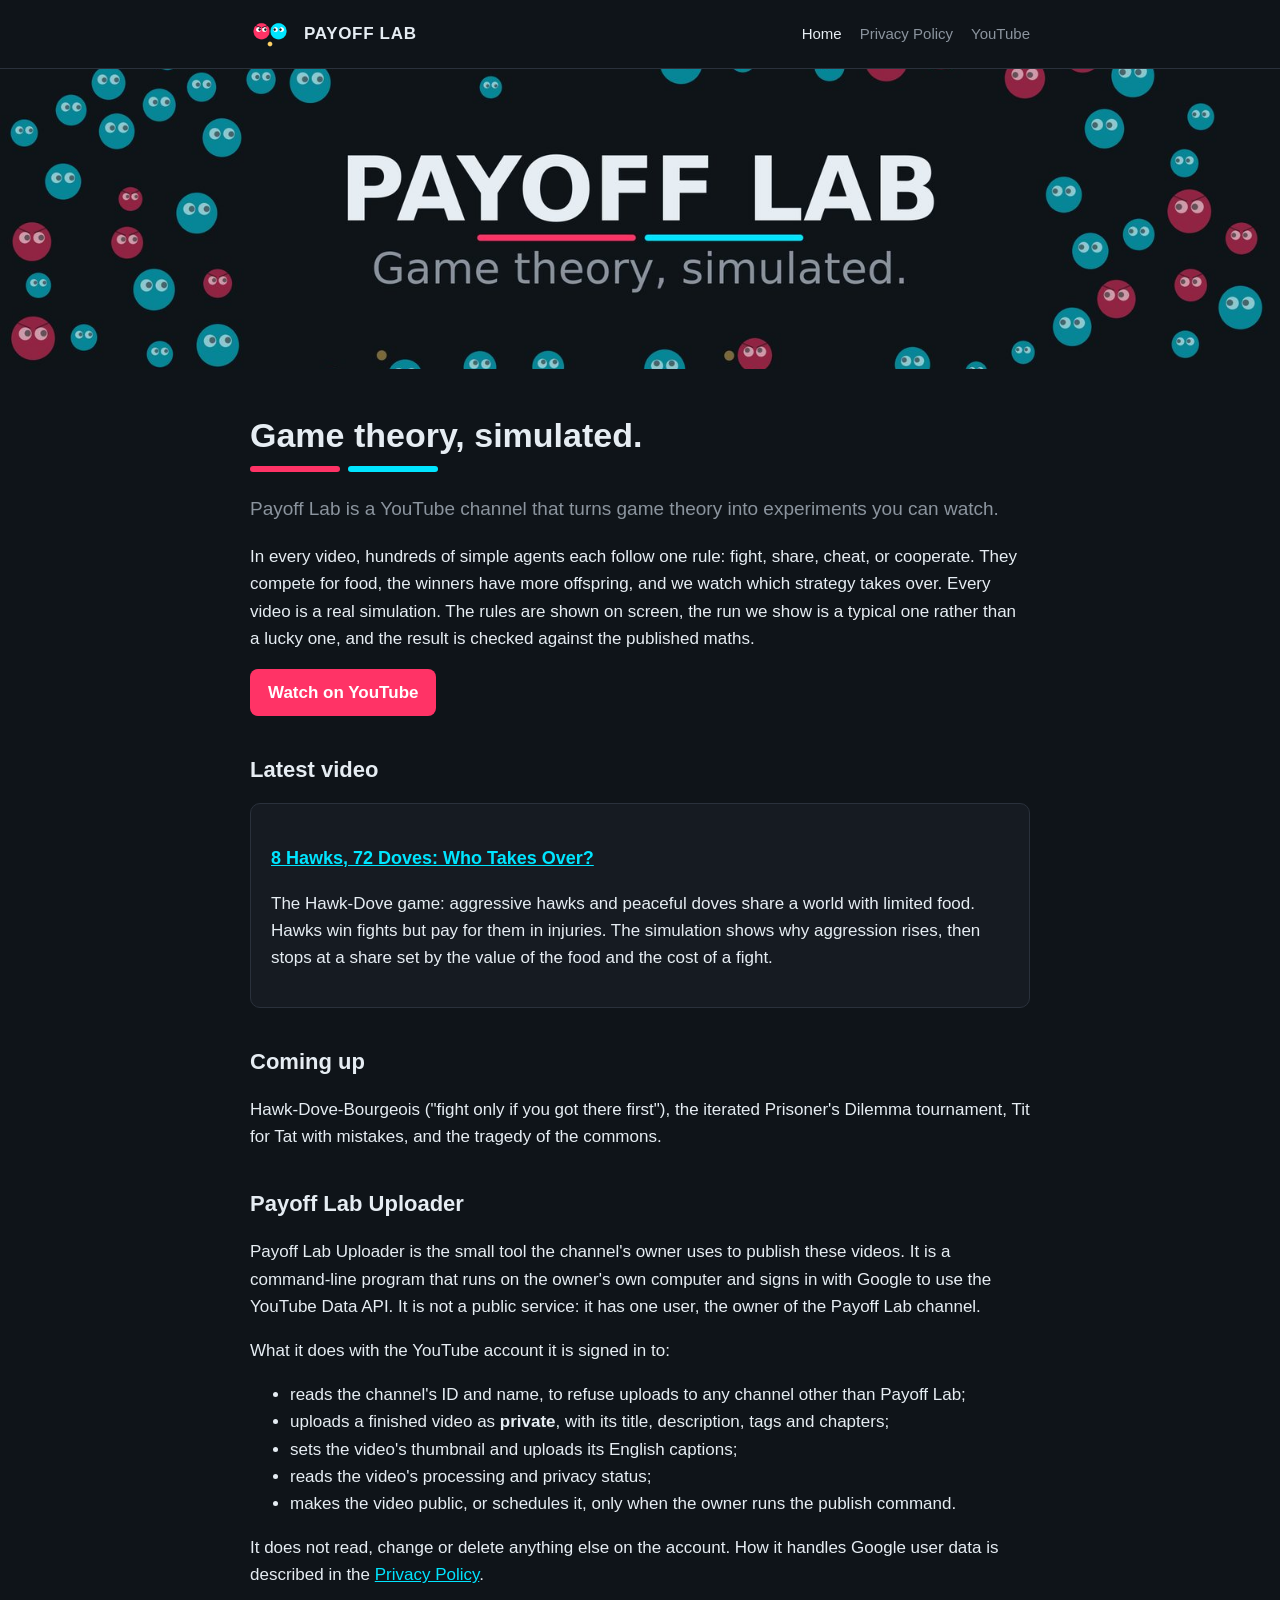
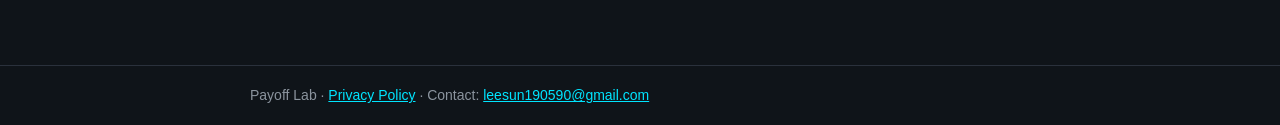
==== index.html @ 45be80ff "Add homepage and privacy policy" ====
<!doctype html>
<html lang="en">
<head>
  <meta charset="utf-8">
  <meta name="viewport" content="width=device-width, initial-scale=1">
  <title>Payoff Lab: game theory, simulated</title>
  <meta name="description" content="Payoff Lab is a YouTube channel that turns game theory into agent-based simulations you can watch.">
  <link rel="icon" href="favicon.png">
  <link rel="stylesheet" href="style.css">
</head>
<body>
  <header class="site">
    <div class="inner">
      <img src="avatar.png" alt="Payoff Lab logo: a red hawk blob and a blue dove blob">
      <a class="name" href="./">PAYOFF LAB</a>
      <nav>
        <a href="./" aria-current="page">Home</a>
        <a href="privacy.html">Privacy Policy</a>
        <a href="https://www.youtube.com/@PayoffLabSim">YouTube</a>
      </nav>
    </div>
  </header>

  <img class="banner" src="banner.jpg" alt="Payoff Lab banner: a crowd of hawk and dove blobs around the words Payoff Lab, game theory, simulated">

  <main>
    <h1>Game theory, simulated.</h1>
    <div class="bars"><span class="h"></span><span class="d"></span></div>
    <p class="lead">Payoff Lab is a YouTube channel that turns game theory into experiments you can watch.</p>

    <p>In every video, hundreds of simple agents each follow one rule: fight, share, cheat, or cooperate.
    They compete for food, the winners have more offspring, and we watch which strategy takes over.
    Every video is a real simulation. The rules are shown on screen, the run we show is a typical one
    rather than a lucky one, and the result is checked against the published maths.</p>

    <p><a class="button" href="https://www.youtube.com/@PayoffLabSim">Watch on YouTube</a></p>

    <h2>Latest video</h2>
    <div class="card">
      <h3><a href="https://youtu.be/chNGoUj3KSw">8 Hawks, 72 Doves: Who Takes Over?</a></h3>
      <p>The Hawk-Dove game: aggressive hawks and peaceful doves share a world with limited food.
      Hawks win fights but pay for them in injuries. The simulation shows why aggression rises,
      then stops at a share set by the value of the food and the cost of a fight.</p>
    </div>

    <h2>Coming up</h2>
    <p>Hawk-Dove-Bourgeois ("fight only if you got there first"), the iterated Prisoner's Dilemma
    tournament, Tit for Tat with mistakes, and the tragedy of the commons.</p>

    <h2 id="uploader">Payoff Lab Uploader</h2>
    <p>Payoff Lab Uploader is the small tool the channel's owner uses to publish these videos.
    It is a command-line program that runs on the owner's own computer and signs in with Google
    to use the YouTube Data API. It is not a public service: it has one user, the owner of the
    Payoff Lab channel.</p>
    <p>What it does with the YouTube account it is signed in to:</p>
    <ul>
      <li>reads the channel's ID and name, to refuse uploads to any channel other than Payoff Lab;</li>
      <li>uploads a finished video as <strong>private</strong>, with its title, description, tags and chapters;</li>
      <li>sets the video's thumbnail and uploads its English captions;</li>
      <li>reads the video's processing and privacy status;</li>
      <li>makes the video public, or schedules it, only when the owner runs the publish command.</li>
    </ul>
    <p>It does not read, change or delete anything else on the account. How it handles Google user
    data is described in the <a href="privacy.html">Privacy Policy</a>.</p>
  </main>

  <footer>
    <div class="inner">
      Payoff Lab &middot; <a href="privacy.html">Privacy Policy</a> &middot;
      Contact: <a href="mailto:leesun190590@gmail.com">leesun190590@gmail.com</a>
    </div>
  </footer>
</body>
</html>
---- style.css ----
:root {
  --bg: #0f1419;
  --panel: #161b22;
  --text: #e6edf3;
  --muted: #8b949e;
  --hawk: #ff3366;
  --dove: #00e5ff;
  --food: #ffd166;
  --grid: #2a313c;
}

* { box-sizing: border-box; }

body {
  margin: 0;
  background: var(--bg);
  color: var(--text);
  font: 17px/1.6 -apple-system, BlinkMacSystemFont, "Segoe UI", Roboto, Helvetica, Arial, sans-serif;
}

a { color: var(--dove); }
a:hover { color: var(--food); }

header.site {
  border-bottom: 1px solid var(--grid);
}
header.site .inner {
  display: flex;
  align-items: center;
  gap: 14px;
  max-width: 820px;
  margin: 0 auto;
  padding: 14px 20px;
}
header.site img { width: 40px; height: 40px; border-radius: 50%; }
header.site .name { font-weight: 700; letter-spacing: 0.04em; color: var(--text); text-decoration: none; }
header.site nav { margin-left: auto; display: flex; gap: 18px; font-size: 15px; }
header.site nav a { color: var(--muted); text-decoration: none; }
header.site nav a:hover, header.site nav a[aria-current] { color: var(--text); }

.banner {
  display: block;
  width: 100%;
  max-height: 300px;
  object-fit: cover;
}

main {
  max-width: 820px;
  margin: 0 auto;
  padding: 28px 20px 60px;
}

h1 { font-size: 34px; line-height: 1.2; margin: 18px 0 6px; }
h2 { font-size: 22px; margin: 36px 0 8px; }
h3 { font-size: 18px; margin: 22px 0 4px; }
.lead { color: var(--muted); font-size: 19px; margin-top: 0; }

.bars { display: flex; gap: 8px; margin: 10px 0 22px; }
.bars span { height: 6px; width: 90px; border-radius: 3px; }
.bars .h { background: var(--hawk); }
.bars .d { background: var(--dove); }

.card {
  background: var(--panel);
  border: 1px solid var(--grid);
  border-radius: 10px;
  padding: 18px 20px;
  margin: 16px 0;
}

.button {
  display: inline-block;
  background: var(--hawk);
  color: #fff;
  font-weight: 600;
  text-decoration: none;
  padding: 10px 18px;
  border-radius: 8px;
}
.button:hover { color: #fff; filter: brightness(1.1); }

table { border-collapse: collapse; width: 100%; font-size: 15px; }
th, td { text-align: left; vertical-align: top; padding: 8px 10px; border-bottom: 1px solid var(--grid); }
th { color: var(--muted); font-weight: 600; }
code { background: var(--panel); padding: 1px 5px; border-radius: 4px; font-size: 14px; }

footer {
  border-top: 1px solid var(--grid);
  color: var(--muted);
  font-size: 14px;
}
footer .inner { max-width: 820px; margin: 0 auto; padding: 18px 20px; }

@media (max-width: 560px) {
  body { font-size: 16px; }
  header.site .inner { flex-wrap: wrap; gap: 8px 12px; padding: 12px 16px; }
  header.site nav { margin-left: 0; width: 100%; gap: 16px; font-size: 14px; }
  main { padding: 20px 16px 48px; }
  h1 { font-size: 28px; }
  .lead { font-size: 17px; }
  th, td { padding: 6px; font-size: 14px; }
  code { word-break: break-all; }
}
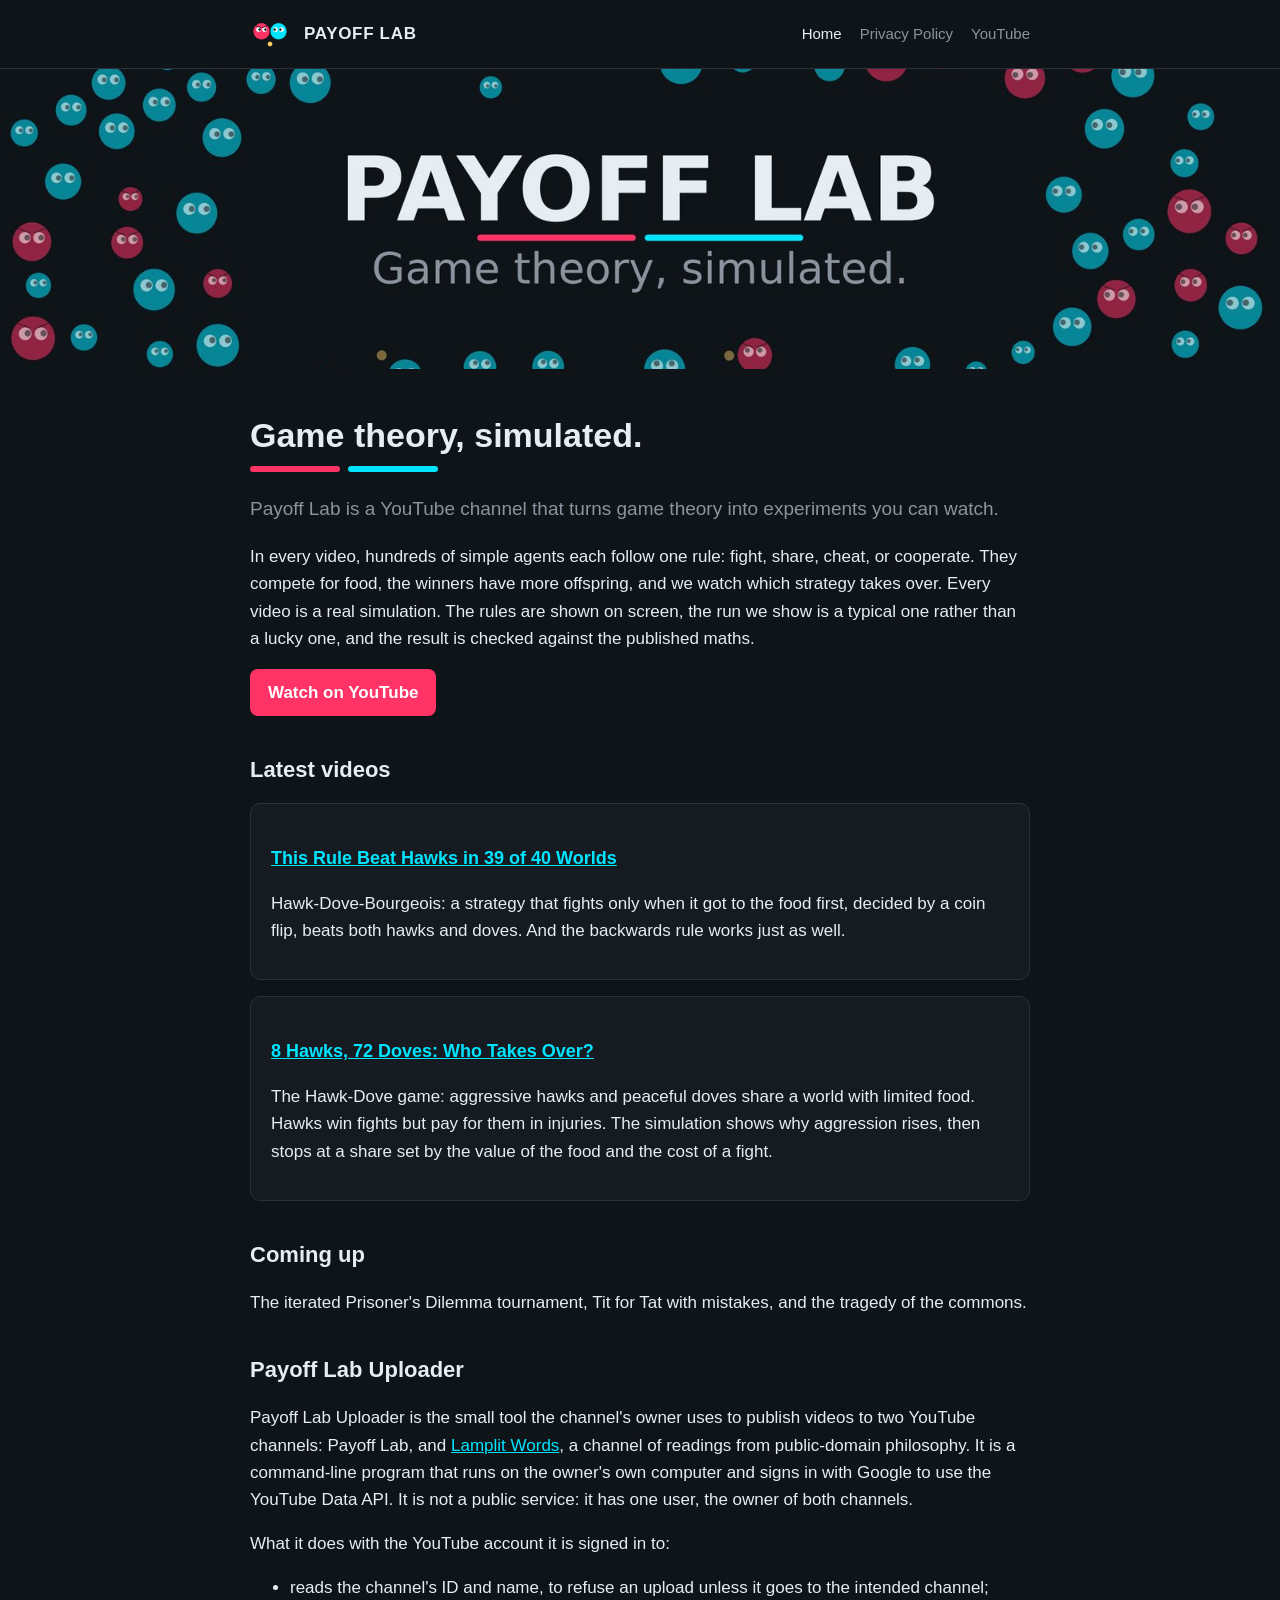
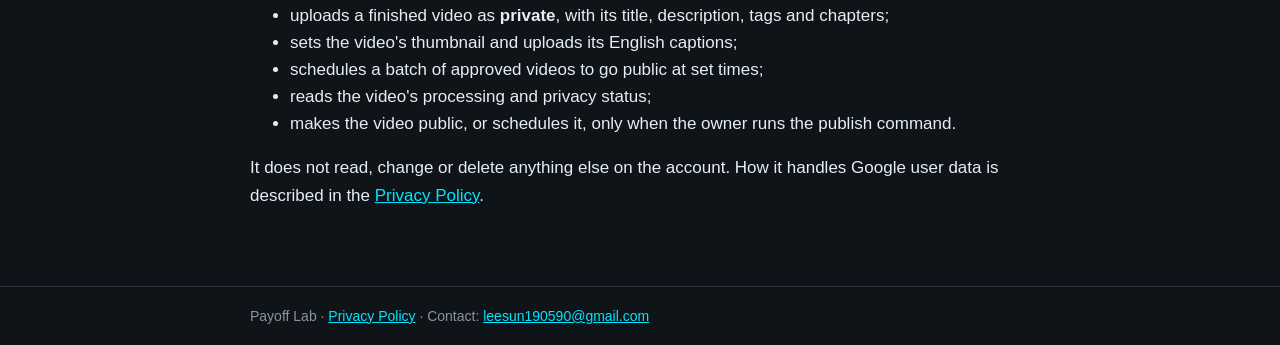
==== commit 7424c3e1: "Cover the Lamplit Words channel in the homepage and privacy policy" ====
--- a/index.html
+++ b/index.html
@@ -35,7 +35,12 @@
 
     <p><a class="button" href="https://www.youtube.com/@PayoffLabSim">Watch on YouTube</a></p>
 
-    <h2>Latest video</h2>
+    <h2>Latest videos</h2>
+    <div class="card">
+      <h3><a href="https://youtu.be/GdYOqBVZ1Cs">This Rule Beat Hawks in 39 of 40 Worlds</a></h3>
+      <p>Hawk-Dove-Bourgeois: a strategy that fights only when it got to the food first, decided by
+      a coin flip, beats both hawks and doves. And the backwards rule works just as well.</p>
+    </div>
     <div class="card">
       <h3><a href="https://youtu.be/chNGoUj3KSw">8 Hawks, 72 Doves: Who Takes Over?</a></h3>
       <p>The Hawk-Dove game: aggressive hawks and peaceful doves share a world with limited food.
@@ -44,19 +49,21 @@
     </div>
 
     <h2>Coming up</h2>
-    <p>Hawk-Dove-Bourgeois ("fight only if you got there first"), the iterated Prisoner's Dilemma
-    tournament, Tit for Tat with mistakes, and the tragedy of the commons.</p>
+    <p>The iterated Prisoner's Dilemma tournament, Tit for Tat with mistakes, and the tragedy of
+    the commons.</p>
 
     <h2 id="uploader">Payoff Lab Uploader</h2>
-    <p>Payoff Lab Uploader is the small tool the channel's owner uses to publish these videos.
-    It is a command-line program that runs on the owner's own computer and signs in with Google
-    to use the YouTube Data API. It is not a public service: it has one user, the owner of the
-    Payoff Lab channel.</p>
+    <p>Payoff Lab Uploader is the small tool the channel's owner uses to publish videos to two
+    YouTube channels: Payoff Lab, and <a href="https://www.youtube.com/@LamplitWords">Lamplit Words</a>,
+    a channel of readings from public-domain philosophy. It is a command-line program that runs on
+    the owner's own computer and signs in with Google to use the YouTube Data API. It is not a
+    public service: it has one user, the owner of both channels.</p>
     <p>What it does with the YouTube account it is signed in to:</p>
     <ul>
-      <li>reads the channel's ID and name, to refuse uploads to any channel other than Payoff Lab;</li>
+      <li>reads the channel's ID and name, to refuse an upload unless it goes to the intended channel;</li>
       <li>uploads a finished video as <strong>private</strong>, with its title, description, tags and chapters;</li>
       <li>sets the video's thumbnail and uploads its English captions;</li>
+      <li>schedules a batch of approved videos to go public at set times;</li>
       <li>reads the video's processing and privacy status;</li>
       <li>makes the video public, or schedules it, only when the owner runs the publish command.</li>
     </ul>
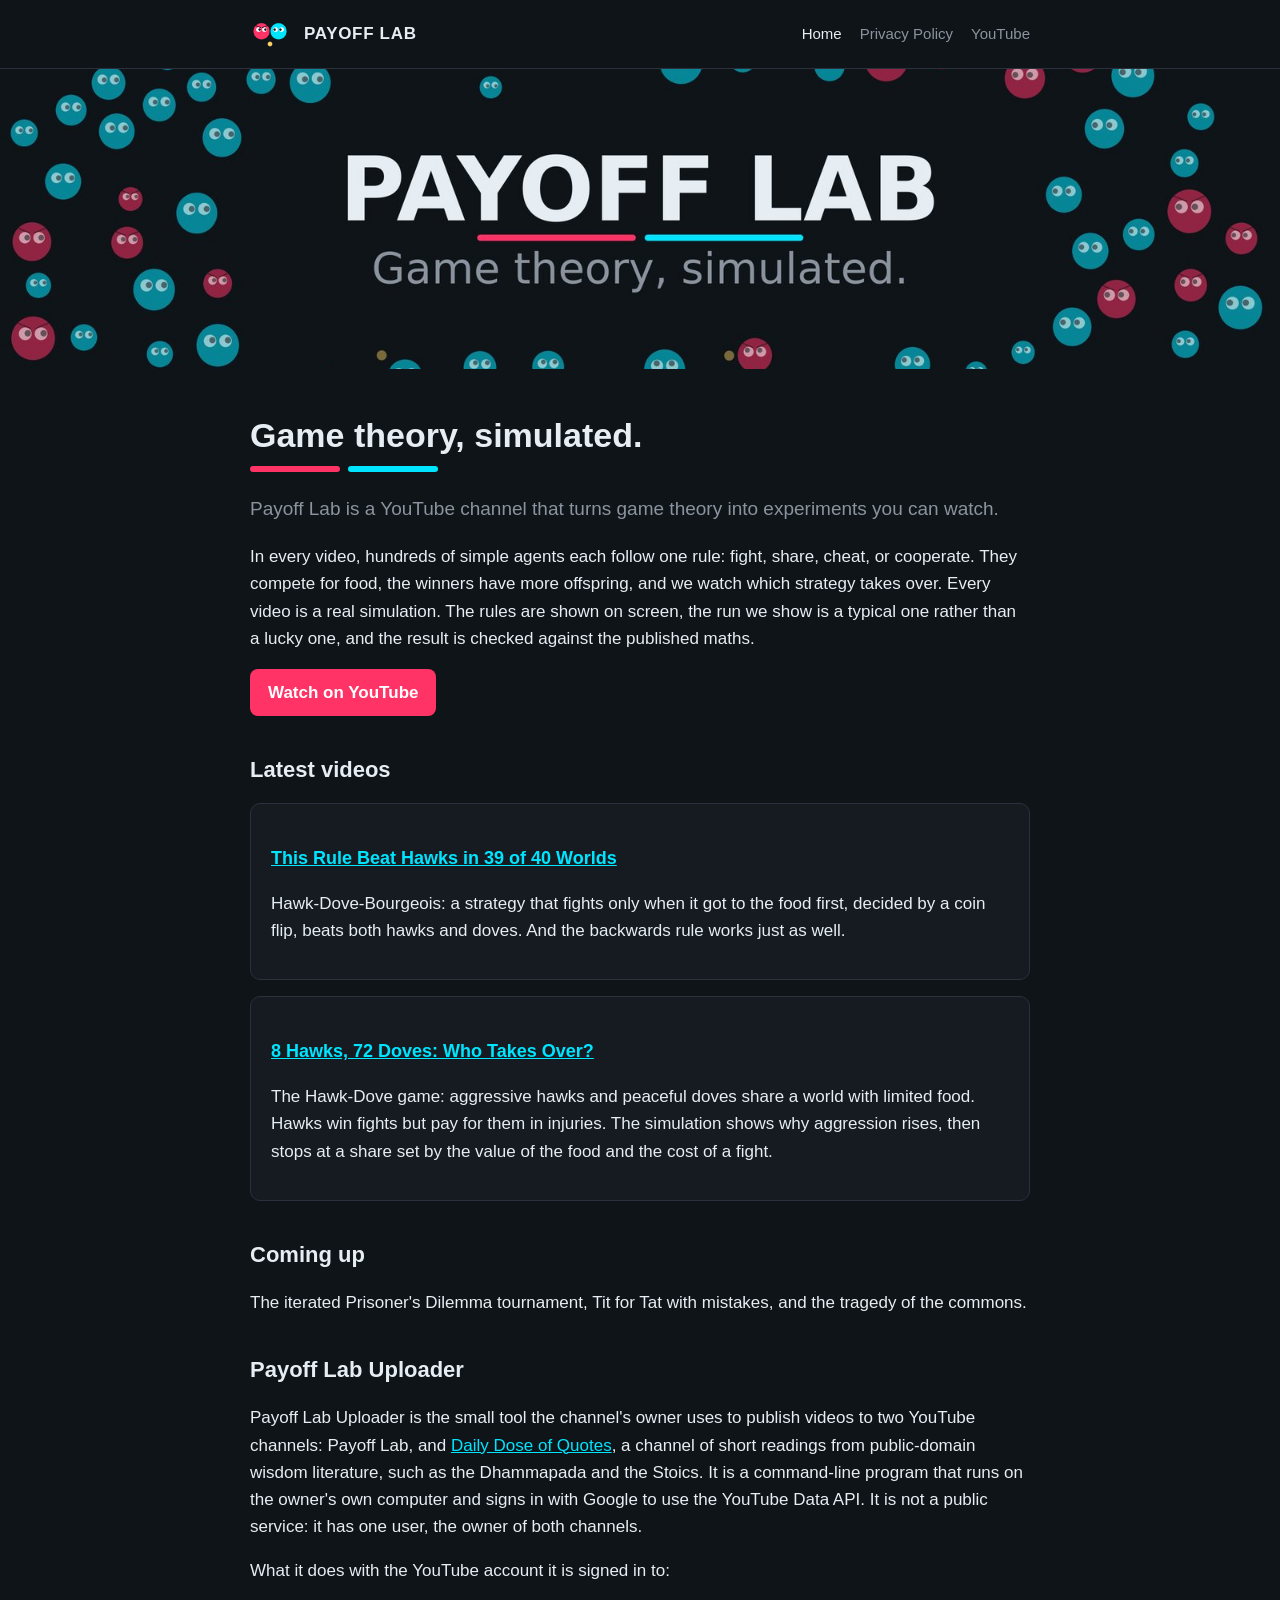
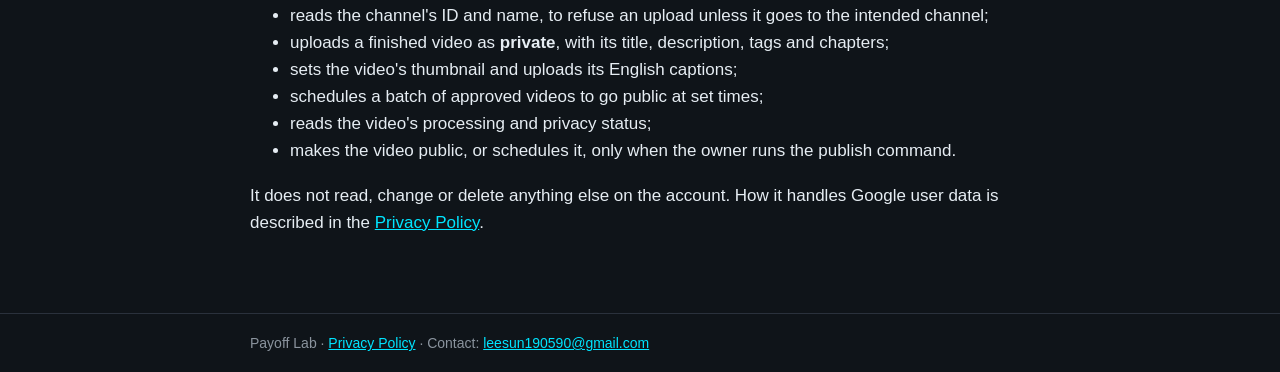
==== commit 565a5c59: "Second channel is Daily Dose of Quotes" ====
--- a/index.html
+++ b/index.html
@@ -54,8 +54,8 @@
 
     <h2 id="uploader">Payoff Lab Uploader</h2>
     <p>Payoff Lab Uploader is the small tool the channel's owner uses to publish videos to two
-    YouTube channels: Payoff Lab, and <a href="https://www.youtube.com/@LamplitWords">Lamplit Words</a>,
-    a channel of readings from public-domain philosophy. It is a command-line program that runs on
+    YouTube channels: Payoff Lab, and <a href="https://www.youtube.com/@DailyDoseofQuotes745">Daily Dose of Quotes</a>,
+    a channel of short readings from public-domain wisdom literature, such as the Dhammapada and the Stoics. It is a command-line program that runs on
     the owner's own computer and signs in with Google to use the YouTube Data API. It is not a
     public service: it has one user, the owner of both channels.</p>
     <p>What it does with the YouTube account it is signed in to:</p>
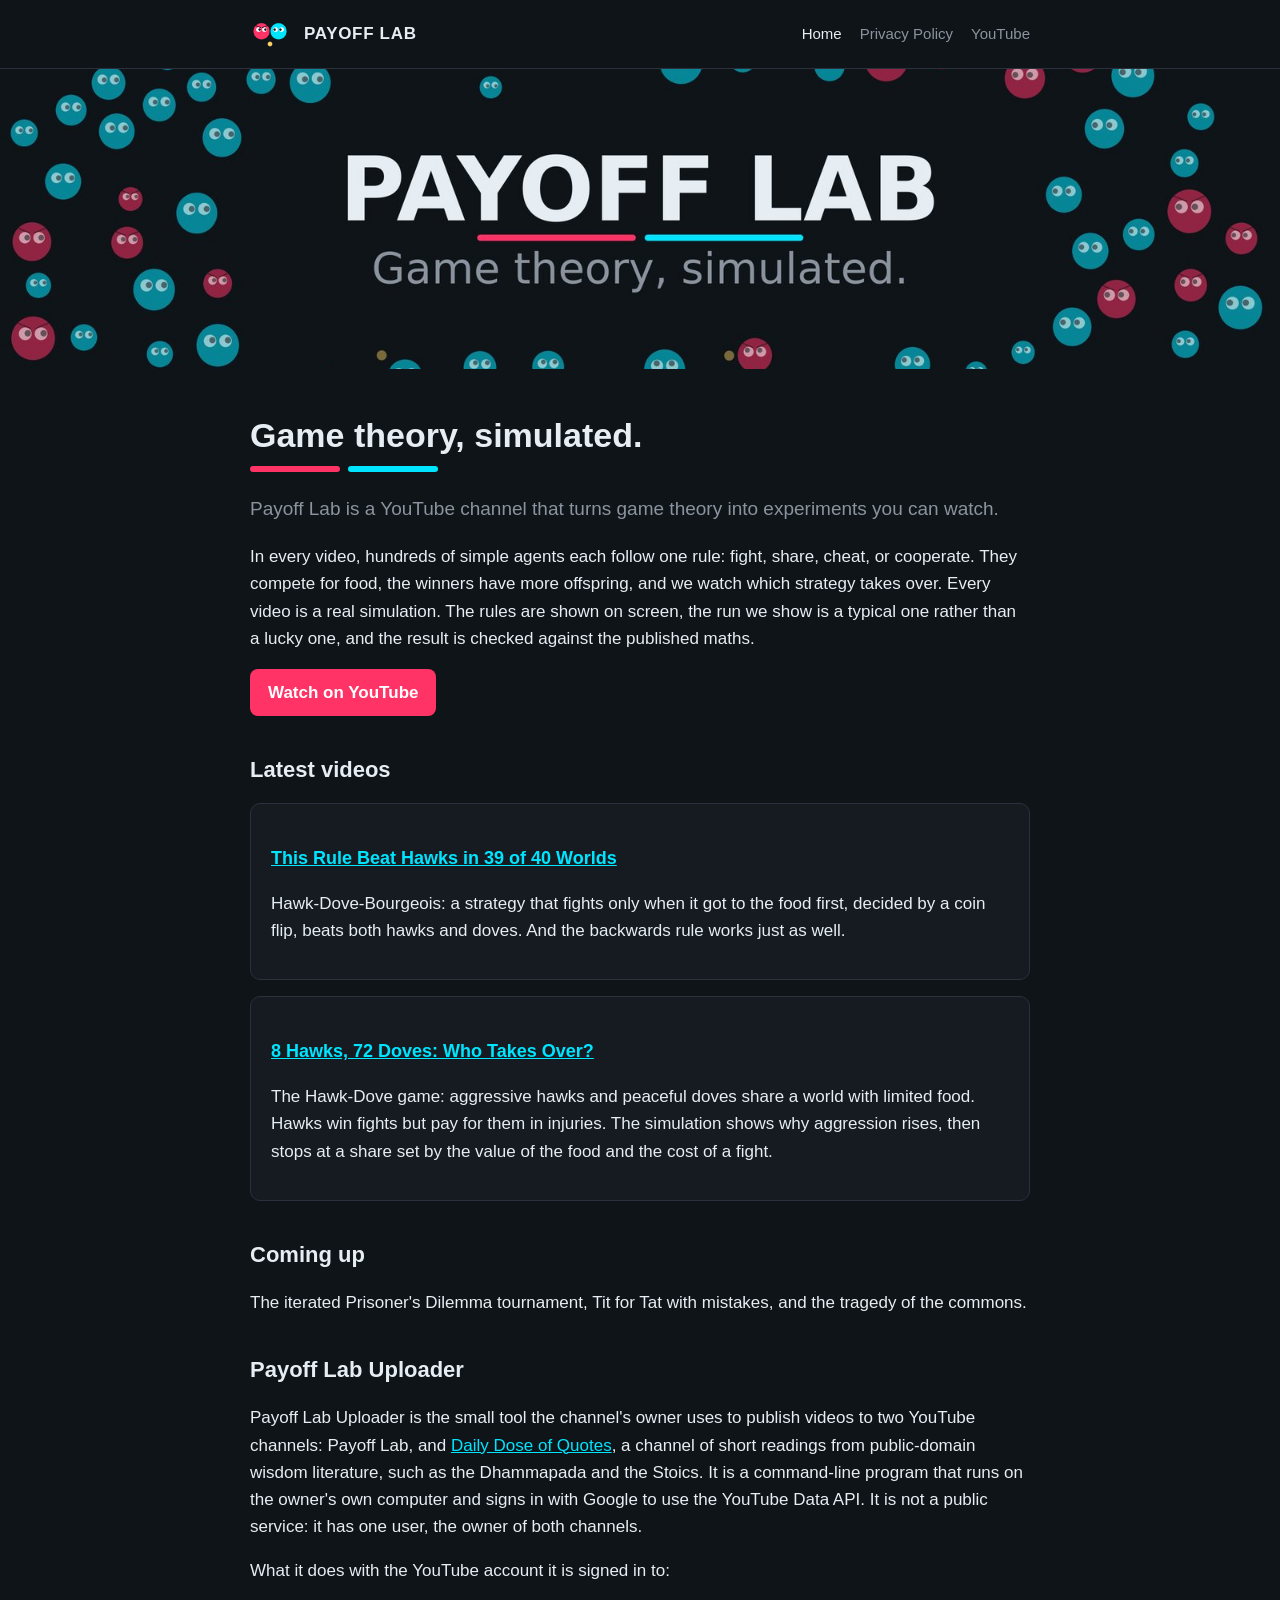
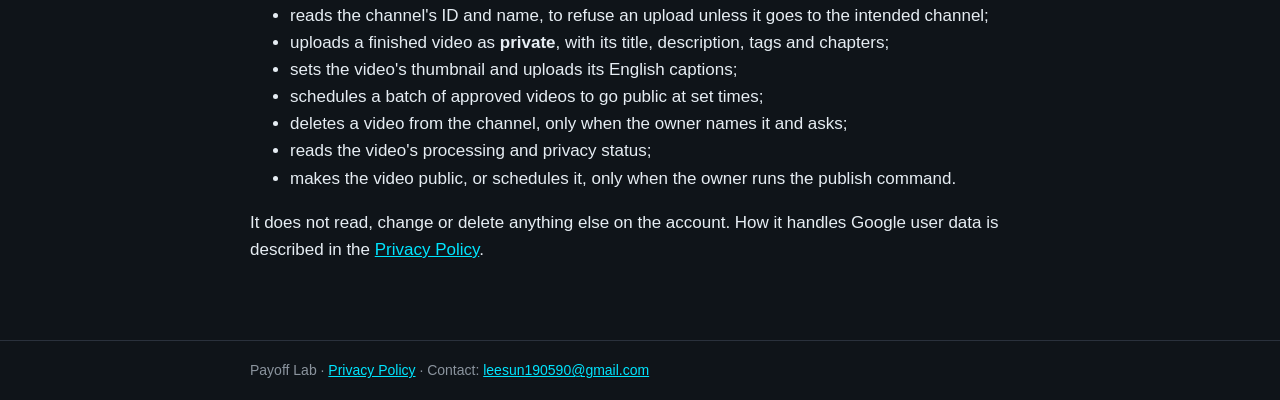
==== commit d73abb96: "Policy: the uploader deletes a video only when the owner asks" ====
--- a/index.html
+++ b/index.html
@@ -64,6 +64,7 @@
       <li>uploads a finished video as <strong>private</strong>, with its title, description, tags and chapters;</li>
       <li>sets the video's thumbnail and uploads its English captions;</li>
       <li>schedules a batch of approved videos to go public at set times;</li>
+      <li>deletes a video from the channel, only when the owner names it and asks;</li>
       <li>reads the video's processing and privacy status;</li>
       <li>makes the video public, or schedules it, only when the owner runs the publish command.</li>
     </ul>
